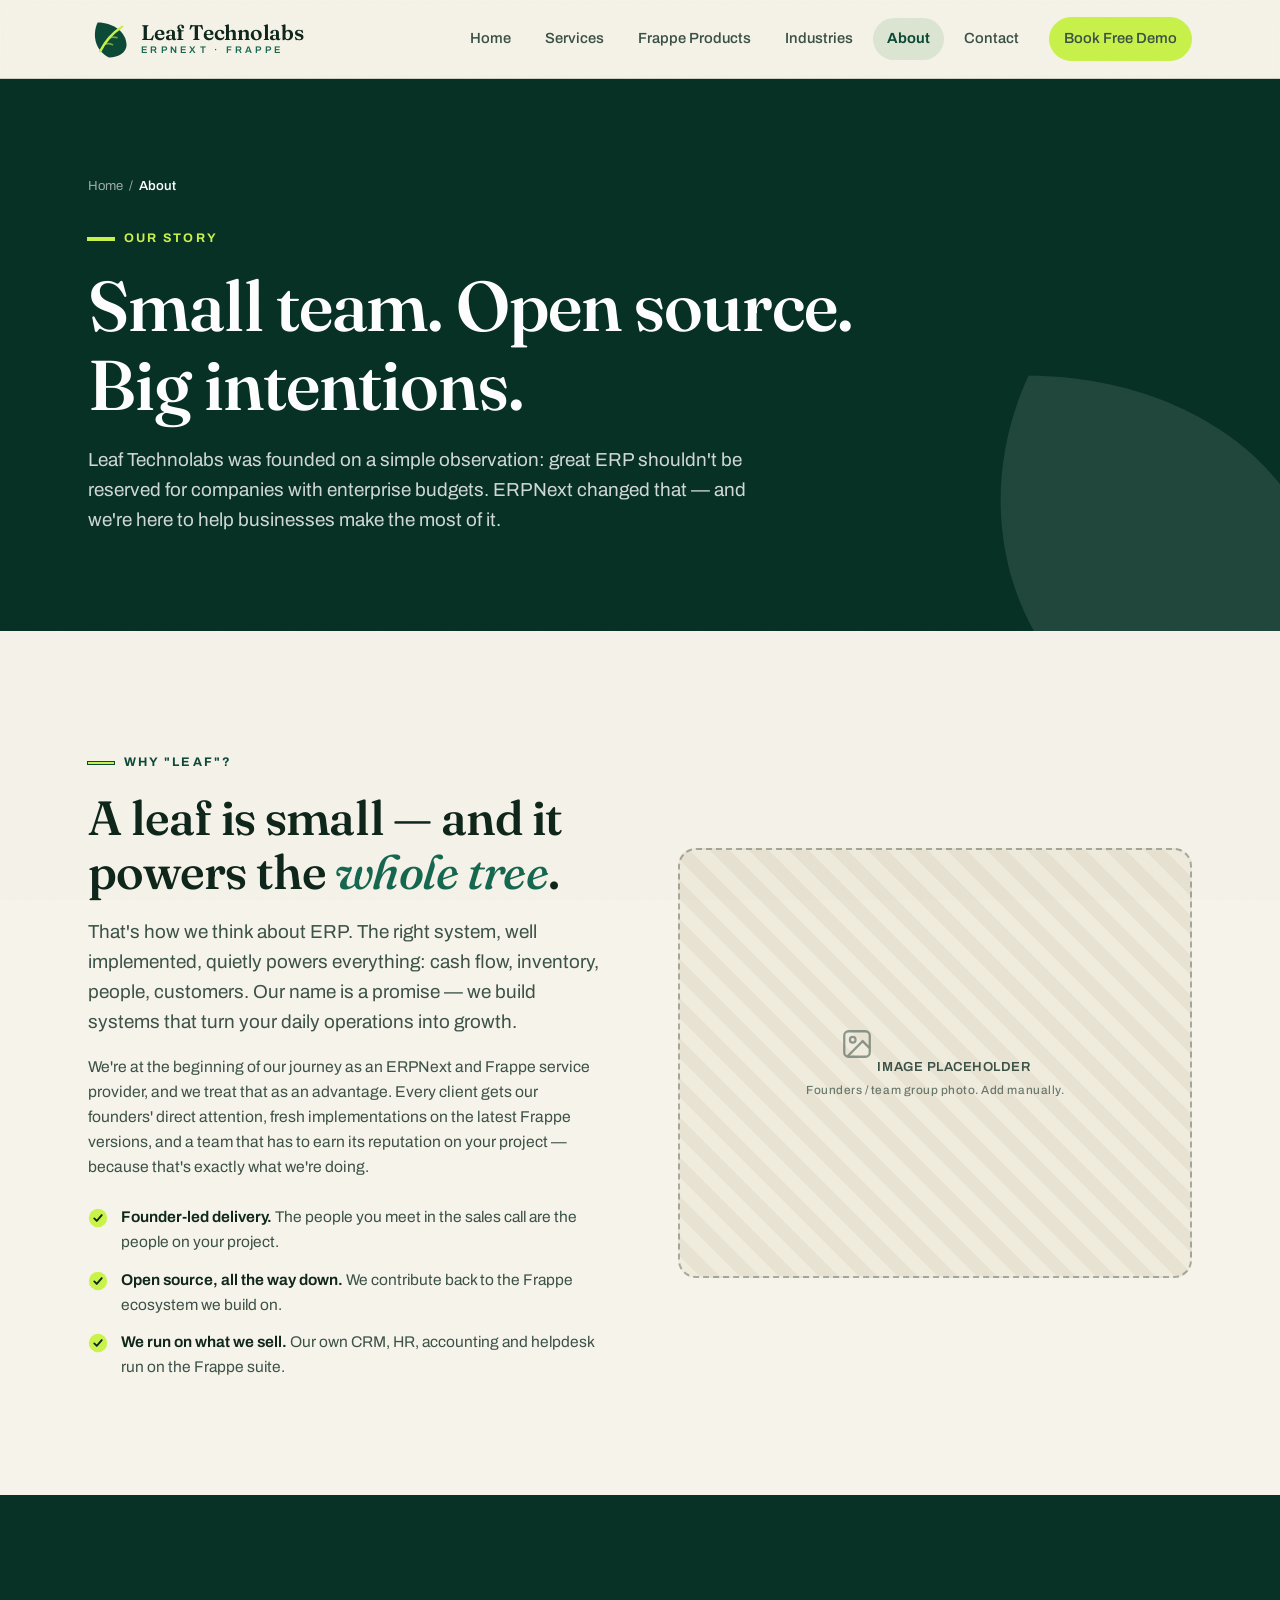
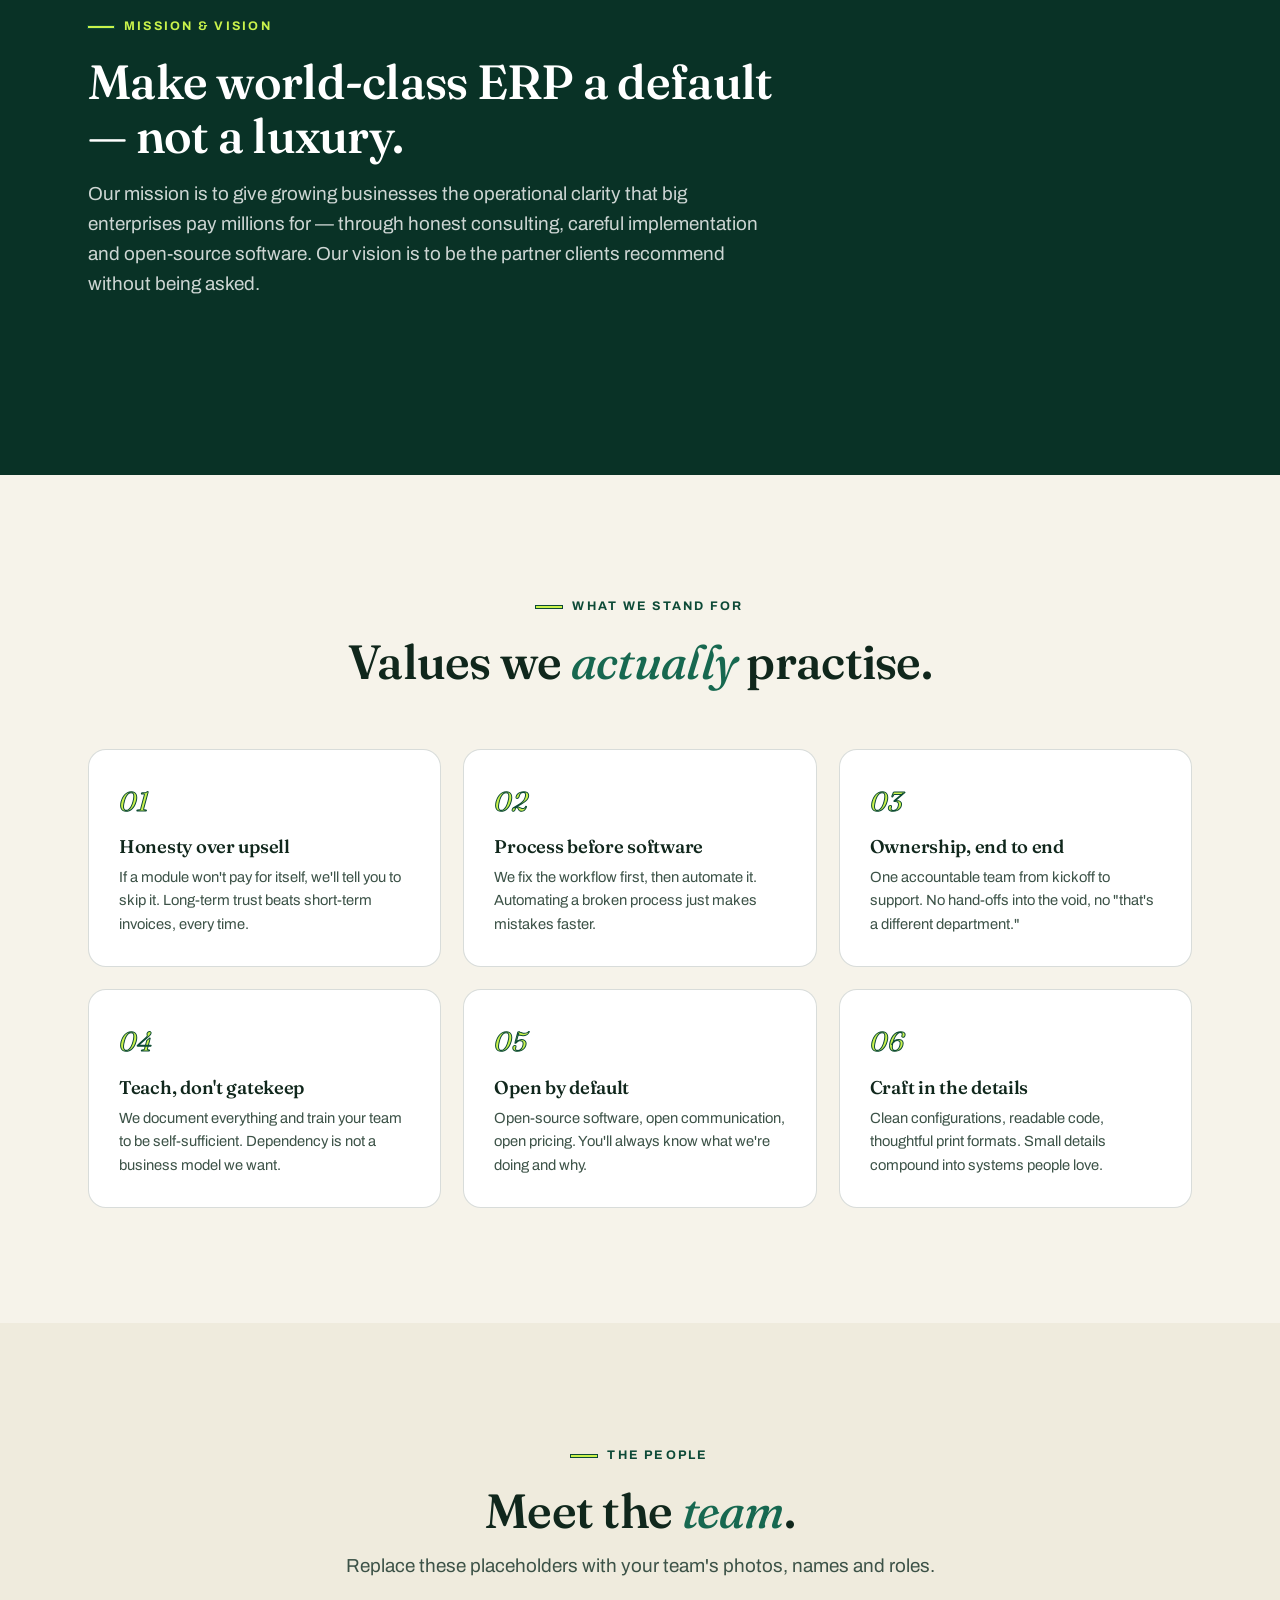
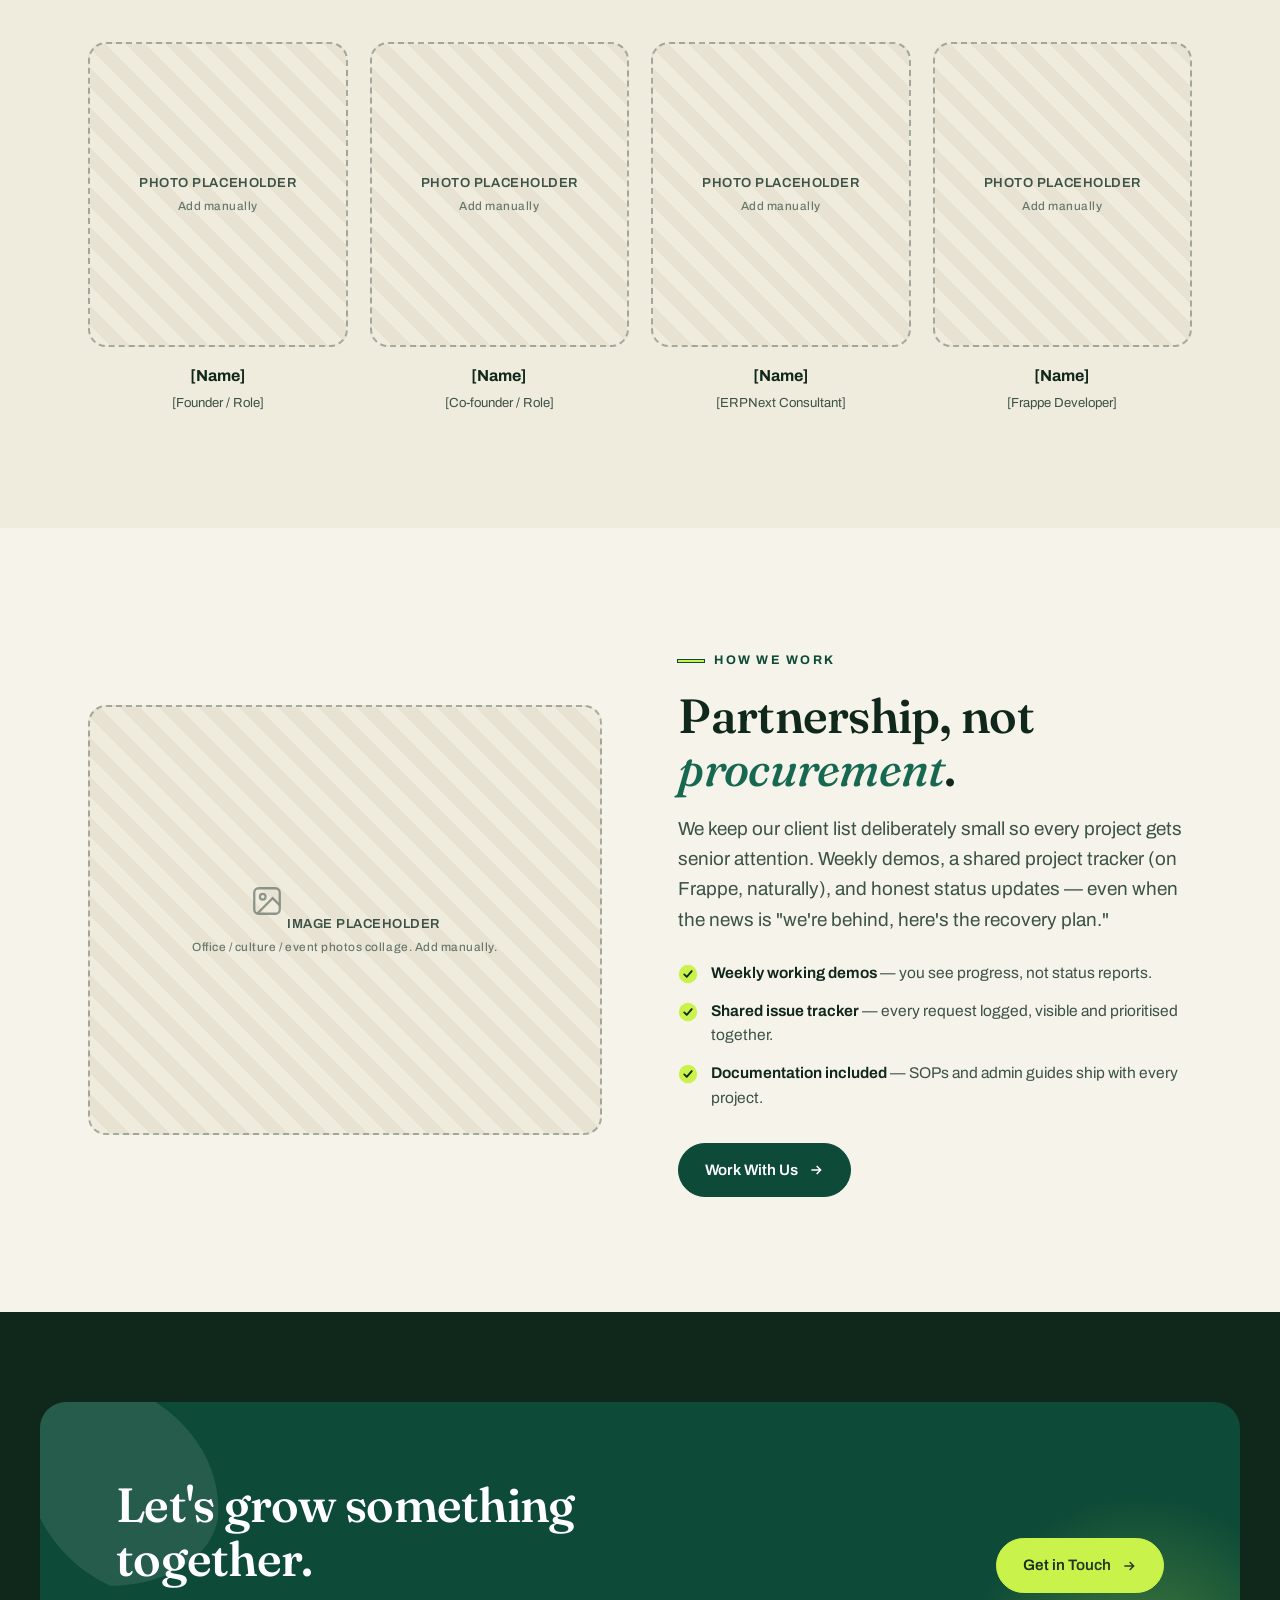
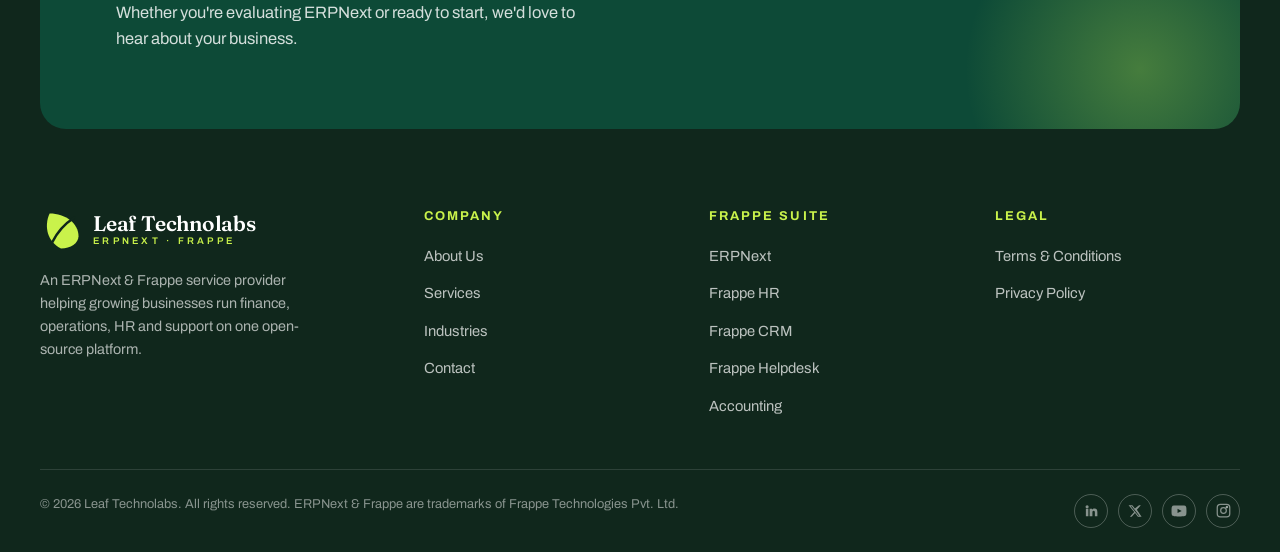
==== about.html @ 1f0fe982 "Initial commit: Leaf Technolabs site with expanded privacy policy & T&C Co-Authored-By: Claude Opus " ====
<!DOCTYPE html>
<html lang="en">
<head>
<meta charset="UTF-8">
<meta name="viewport" content="width=device-width, initial-scale=1.0">
<title>About Leaf Technolabs — ERPNext &amp; Frappe Service Provider</title>
<meta name="description" content="Leaf Technolabs is an ERPNext & Frappe service provider helping growing businesses run on open-source ERP. Our story, our values and the people behind the work.">
<link rel="preconnect" href="https://fonts.googleapis.com">
<link rel="preconnect" href="https://fonts.gstatic.com" crossorigin>
<link href="https://fonts.googleapis.com/css2?family=Fraunces:ital,opsz,wght@0,9..144,400..700;1,9..144,400..700&family=Archivo:ital,wght@0,400..800;1,400..800&display=swap" rel="stylesheet">
<link rel="stylesheet" href="assets/styles.css">
<link rel="icon" href="data:image/svg+xml,%3Csvg xmlns='http://www.w3.org/2000/svg' viewBox='0 0 48 48'%3E%3Cpath d='M24 45C9 38 4 20 11 5c18 0 33 11 33 26 0 8-9 14-20 14z' fill='%230D4A37'/%3E%3Cpath d='M14 38C19 28 28 17 39 10' stroke='%23C9F24B' stroke-width='3' fill='none' stroke-linecap='round'/%3E%3C/svg%3E">
</head>
<body>

<header class="site-header">
  <div class="wrap nav">
    <a href="index.html" class="logo" aria-label="Leaf Technolabs home">
      <svg width="42" height="42" viewBox="0 0 48 48" fill="none">
        <path d="M24 45C9 38 4 20 11 5c18 0 33 11 33 26 0 8-9 14-20 14z" fill="#0D4A37"/>
        <path d="M14 38C19 28 28 17 39 10" stroke="#C9F24B" stroke-width="3" stroke-linecap="round"/>
        <path d="M19 30c3-1 6-1 9 .5M24 23c3-1.5 6-1.5 9-.5" stroke="#C9F24B" stroke-width="2" stroke-linecap="round" opacity=".55"/>
      </svg>
      <span class="wordmark">Leaf Technolabs<small>ERPNext · Frappe</small></span>
    </a>
    <nav class="nav-links" aria-label="Primary">
      <a href="index.html">Home</a>
      <a href="services.html">Services</a>
      <a href="frappe-products.html">Frappe Products</a>
      <a href="industries.html">Industries</a>
      <a href="about.html" class="active">About</a>
      <a href="contact.html">Contact</a>
      <a href="contact.html" class="btn btn-lime nav-cta">Book Free Demo</a>
    </nav>
    <button class="nav-toggle" aria-label="Menu"><span></span><span></span><span></span></button>
  </div>
</header>

<section class="page-hero">
  <svg class="page-hero-leaf" viewBox="0 0 48 48"><path d="M24 45C9 38 4 20 11 5c18 0 33 11 33 26 0 8-9 14-20 14z" fill="#fff"/></svg>
  <div class="wrap">
    <span class="crumb"><a href="index.html">Home</a> &nbsp;/&nbsp; <b>About</b></span>
    <span class="eyebrow">Our story</span>
    <h1>Small team. Open source. Big intentions.</h1>
    <p class="lede">Leaf Technolabs was founded on a simple observation: great ERP shouldn't be reserved for companies with enterprise budgets. ERPNext changed that — and we're here to help businesses make the most of it.</p>
  </div>
</section>

<section>
  <div class="wrap split">
    <div class="reveal">
      <span class="eyebrow">Why "Leaf"?</span>
      <h2>A leaf is small — and it powers the <em class="tilt">whole tree</em>.</h2>
      <p class="lede">That's how we think about ERP. The right system, well implemented, quietly powers everything: cash flow, inventory, people, customers. Our name is a promise — we build systems that turn your daily operations into growth.</p>
      <p style="margin-top:16px;font-size:.98rem;">We're at the beginning of our journey as an ERPNext and Frappe service provider, and we treat that as an advantage. Every client gets our founders' direct attention, fresh implementations on the latest Frappe versions, and a team that has to earn its reputation on your project — because that's exactly what we're doing.</p>
      <ul class="checks">
        <li><svg width="20" height="20" viewBox="0 0 24 24" fill="none"><circle cx="12" cy="12" r="11" fill="#C9F24B"/><path d="M7.5 12.5l3 3 6-7" stroke="#10271C" stroke-width="2.2" stroke-linecap="round" stroke-linejoin="round"/></svg><span><b>Founder-led delivery.</b> The people you meet in the sales call are the people on your project.</span></li>
        <li><svg width="20" height="20" viewBox="0 0 24 24" fill="none"><circle cx="12" cy="12" r="11" fill="#C9F24B"/><path d="M7.5 12.5l3 3 6-7" stroke="#10271C" stroke-width="2.2" stroke-linecap="round" stroke-linejoin="round"/></svg><span><b>Open source, all the way down.</b> We contribute back to the Frappe ecosystem we build on.</span></li>
        <li><svg width="20" height="20" viewBox="0 0 24 24" fill="none"><circle cx="12" cy="12" r="11" fill="#C9F24B"/><path d="M7.5 12.5l3 3 6-7" stroke="#10271C" stroke-width="2.2" stroke-linecap="round" stroke-linejoin="round"/></svg><span><b>We run on what we sell.</b> Our own CRM, HR, accounting and helpdesk run on the Frappe suite.</span></li>
      </ul>
    </div>
    <div class="reveal d1">
      <div class="ph tall"><div class="ph-in">
        <svg width="34" height="34" viewBox="0 0 24 24" fill="none" stroke="currentColor" stroke-width="1.6"><rect x="3" y="3" width="18" height="18" rx="3"/><circle cx="9" cy="9" r="2"/><path d="M21 15l-5-5L5 21"/></svg>
        IMAGE PLACEHOLDER<u>Founders / team group photo. Add manually.</u>
      </div></div>
    </div>
  </div>
</section>

<section class="stats">
  <div class="wrap">
    <div class="sec-head reveal">
      <span class="eyebrow">Mission &amp; vision</span>
      <h2 style="color:#fff;max-width:22ch;">Make world-class ERP a default — not a luxury.</h2>
      <p class="lede" style="color:rgba(255,255,255,.8);margin-top:16px;">Our mission is to give growing businesses the operational clarity that big enterprises pay millions for — through honest consulting, careful implementation and open-source software. Our vision is to be the partner clients recommend without being asked.</p>
    </div>
  </div>
</section>

<section>
  <div class="wrap">
    <div class="sec-head center reveal">
      <span class="eyebrow">What we stand for</span>
      <h2>Values we <em class="tilt">actually</em> practise.</h2>
    </div>
    <div class="value-grid">
      <div class="value reveal"><span class="glyph">01</span><h3>Honesty over upsell</h3><p>If a module won't pay for itself, we'll tell you to skip it. Long-term trust beats short-term invoices, every time.</p></div>
      <div class="value reveal d1"><span class="glyph">02</span><h3>Process before software</h3><p>We fix the workflow first, then automate it. Automating a broken process just makes mistakes faster.</p></div>
      <div class="value reveal d2"><span class="glyph">03</span><h3>Ownership, end to end</h3><p>One accountable team from kickoff to support. No hand-offs into the void, no "that's a different department."</p></div>
      <div class="value reveal"><span class="glyph">04</span><h3>Teach, don't gatekeep</h3><p>We document everything and train your team to be self-sufficient. Dependency is not a business model we want.</p></div>
      <div class="value reveal d1"><span class="glyph">05</span><h3>Open by default</h3><p>Open-source software, open communication, open pricing. You'll always know what we're doing and why.</p></div>
      <div class="value reveal d2"><span class="glyph">06</span><h3>Craft in the details</h3><p>Clean configurations, readable code, thoughtful print formats. Small details compound into systems people love.</p></div>
    </div>
  </div>
</section>

<section class="band-alt">
  <div class="wrap">
    <div class="sec-head center reveal">
      <span class="eyebrow">The people</span>
      <h2>Meet the <em class="tilt">team</em>.</h2>
      <p class="lede">Replace these placeholders with your team's photos, names and roles.</p>
    </div>
    <div class="team-grid">
      <div class="member reveal">
        <div class="ph"><div class="ph-in">PHOTO PLACEHOLDER<u>Add manually</u></div></div>
        <b>[Name]</b><span>[Founder / Role]</span>
      </div>
      <div class="member reveal d1">
        <div class="ph"><div class="ph-in">PHOTO PLACEHOLDER<u>Add manually</u></div></div>
        <b>[Name]</b><span>[Co-founder / Role]</span>
      </div>
      <div class="member reveal d2">
        <div class="ph"><div class="ph-in">PHOTO PLACEHOLDER<u>Add manually</u></div></div>
        <b>[Name]</b><span>[ERPNext Consultant]</span>
      </div>
      <div class="member reveal d3">
        <div class="ph"><div class="ph-in">PHOTO PLACEHOLDER<u>Add manually</u></div></div>
        <b>[Name]</b><span>[Frappe Developer]</span>
      </div>
    </div>
  </div>
</section>

<section>
  <div class="wrap split">
    <div class="reveal">
      <div class="ph tall"><div class="ph-in">
        <svg width="34" height="34" viewBox="0 0 24 24" fill="none" stroke="currentColor" stroke-width="1.6"><rect x="3" y="3" width="18" height="18" rx="3"/><circle cx="9" cy="9" r="2"/><path d="M21 15l-5-5L5 21"/></svg>
        IMAGE PLACEHOLDER<u>Office / culture / event photos collage. Add manually.</u>
      </div></div>
    </div>
    <div class="reveal d1">
      <span class="eyebrow">How we work</span>
      <h2>Partnership, not <em class="tilt">procurement</em>.</h2>
      <p class="lede">We keep our client list deliberately small so every project gets senior attention. Weekly demos, a shared project tracker (on Frappe, naturally), and honest status updates — even when the news is "we're behind, here's the recovery plan."</p>
      <ul class="checks">
        <li><svg width="20" height="20" viewBox="0 0 24 24" fill="none"><circle cx="12" cy="12" r="11" fill="#C9F24B"/><path d="M7.5 12.5l3 3 6-7" stroke="#10271C" stroke-width="2.2" stroke-linecap="round" stroke-linejoin="round"/></svg><span><b>Weekly working demos</b> — you see progress, not status reports.</span></li>
        <li><svg width="20" height="20" viewBox="0 0 24 24" fill="none"><circle cx="12" cy="12" r="11" fill="#C9F24B"/><path d="M7.5 12.5l3 3 6-7" stroke="#10271C" stroke-width="2.2" stroke-linecap="round" stroke-linejoin="round"/></svg><span><b>Shared issue tracker</b> — every request logged, visible and prioritised together.</span></li>
        <li><svg width="20" height="20" viewBox="0 0 24 24" fill="none"><circle cx="12" cy="12" r="11" fill="#C9F24B"/><path d="M7.5 12.5l3 3 6-7" stroke="#10271C" stroke-width="2.2" stroke-linecap="round" stroke-linejoin="round"/></svg><span><b>Documentation included</b> — SOPs and admin guides ship with every project.</span></li>
      </ul>
      <div style="margin-top:32px;">
        <a href="contact.html" class="btn btn-solid">Work With Us
          <svg width="16" height="16" viewBox="0 0 24 24" fill="none" stroke="currentColor" stroke-width="2.2"><path d="M5 12h14M13 6l6 6-6 6"/></svg>
        </a>
      </div>
    </div>
  </div>
</section>

<footer class="site-footer">
  <div class="wrap footer-cta-wrap">
    <div class="cta-band reveal">
      <svg class="cta-leaf" viewBox="0 0 48 48"><path d="M24 45C9 38 4 20 11 5c18 0 33 11 33 26 0 8-9 14-20 14z" fill="#fff"/></svg>
      <div>
        <h2>Let's grow something together.</h2>
        <p>Whether you're evaluating ERPNext or ready to start, we'd love to hear about your business.</p>
      </div>
      <div class="actions">
        <a href="contact.html" class="btn btn-lime">Get in Touch
          <svg width="16" height="16" viewBox="0 0 24 24" fill="none" stroke="currentColor" stroke-width="2.2"><path d="M5 12h14M13 6l6 6-6 6"/></svg>
        </a>
      </div>
    </div>
  </div>

  <div class="wrap footer-main">
    <div>
      <a href="index.html" class="logo">
        <svg width="42" height="42" viewBox="0 0 48 48" fill="none">
          <path d="M24 45C9 38 4 20 11 5c18 0 33 11 33 26 0 8-9 14-20 14z" fill="#C9F24B"/>
          <path d="M14 38C19 28 28 17 39 10" stroke="#10271C" stroke-width="3" stroke-linecap="round"/>
        </svg>
        <span class="wordmark">Leaf Technolabs<small>ERPNext · Frappe</small></span>
      </a>
      <p class="about-blurb">An ERPNext &amp; Frappe service provider helping growing businesses run finance, operations, HR and support on one open-source platform.</p>
    </div>
    <div class="f-col">
      <h4>Company</h4>
      <ul>
        <li><a href="about.html">About Us</a></li>
        <li><a href="services.html">Services</a></li>
        <li><a href="industries.html">Industries</a></li>
        <li><a href="contact.html">Contact</a></li>
      </ul>
    </div>
    <div class="f-col">
      <h4>Frappe Suite</h4>
      <ul>
        <li><a href="frappe-products.html#erpnext">ERPNext</a></li>
        <li><a href="frappe-products.html#hr">Frappe HR</a></li>
        <li><a href="frappe-products.html#crm">Frappe CRM</a></li>
        <li><a href="frappe-products.html#helpdesk">Frappe Helpdesk</a></li>
        <li><a href="frappe-products.html#accounting">Accounting</a></li>
      </ul>
    </div>
    <div class="f-col">
      <h4>Legal</h4>
      <ul>
        <li><a href="tnc.html">Terms &amp; Conditions</a></li>
        <li><a href="privacy-policy.html">Privacy Policy</a></li>
      </ul>
    </div>
  </div>

  <div class="wrap footer-bottom">
    <span>© <span data-year></span> Leaf Technolabs. All rights reserved. ERPNext &amp; Frappe are trademarks of Frappe Technologies Pvt. Ltd.</span>
    <div class="socials">
      <a href="#" aria-label="LinkedIn"><svg width="15" height="15" viewBox="0 0 24 24" fill="currentColor"><path d="M4.98 3.5a2.5 2.5 0 11-.02 5 2.5 2.5 0 01.02-5zM3 9h4v12H3zM9 9h3.8v1.7h.05c.53-1 1.83-2.05 3.77-2.05 4.03 0 4.78 2.65 4.78 6.1V21h-4v-5.5c0-1.3-.02-3-1.83-3-1.84 0-2.12 1.43-2.12 2.9V21H9z"/></svg></a>
      <a href="#" aria-label="X / Twitter"><svg width="14" height="14" viewBox="0 0 24 24" fill="currentColor"><path d="M18.9 2H22l-6.8 7.8L23.3 22h-6.3l-4.9-6.4L6.4 22H3.3l7.3-8.3L1 2h6.4l4.4 5.9zm-1.1 18h1.7L6.5 3.9H4.6z"/></svg></a>
      <a href="#" aria-label="YouTube"><svg width="16" height="16" viewBox="0 0 24 24" fill="currentColor"><path d="M23 7.2s-.2-1.6-.9-2.3c-.9-.9-1.9-.9-2.4-1C16.4 3.6 12 3.6 12 3.6s-4.4 0-7.7.3c-.5.1-1.5.1-2.4 1-.7.7-.9 2.3-.9 2.3S.8 9.1.8 11v1.8c0 1.9.2 3.8.2 3.8s.2 1.6.9 2.3c.9.9 2.1.9 2.6 1 1.9.2 7.5.3 7.5.3s4.4 0 7.7-.3c.5-.1 1.5-.1 2.4-1 .7-.7.9-2.3.9-2.3s.2-1.9.2-3.8V11c0-1.9-.2-3.8-.2-3.8zM9.8 15.1V8.6l6.3 3.3z"/></svg></a>
      <a href="#" aria-label="Instagram"><svg width="15" height="15" viewBox="0 0 24 24" fill="none" stroke="currentColor" stroke-width="2"><rect x="2" y="2" width="20" height="20" rx="5"/><circle cx="12" cy="12" r="4.5"/><circle cx="17.5" cy="6.5" r="1" fill="currentColor"/></svg></a>
    </div>
  </div>
</footer>

<script src="assets/script.js"></script>
</body>
</html>
---- assets/styles.css ----
/* ============================================================
   LEAF TECHNOLABS — Brand stylesheet
   Aesthetic: organic precision. Deep forest green, warm paper,
   sharp lime accent. Fraunces (display) + Archivo (body).
   ============================================================ */

:root{
  --paper:        #F6F3EA;
  --paper-2:      #EFEBDD;
  --ink:          #10271C;
  --ink-soft:     #3C5247;
  --green:        #0D4A37;
  --green-deep:   #093226;
  --green-2:      #176850;
  --lime:         #C9F24B;
  --lime-soft:    #E4F8A6;
  --sage:         #DCE6D2;
  --line:         rgba(16,39,28,.16);
  --line-strong:  rgba(16,39,28,.32);
  --shadow:       0 18px 50px -18px rgba(9,50,38,.28);
  --radius:       18px;
  --radius-sm:    10px;
  --font-display: "Fraunces", Georgia, serif;
  --font-body:    "Archivo", "Helvetica Neue", sans-serif;
  --maxw:         1200px;
}

*{margin:0;padding:0;box-sizing:border-box;}
html{scroll-behavior:smooth;}
body{
  font-family:var(--font-body);
  background:var(--paper);
  color:var(--ink);
  line-height:1.6;
  font-size:16.5px;
  -webkit-font-smoothing:antialiased;
  overflow-x:hidden;
}

/* paper grain */
body::before{
  content:"";position:fixed;inset:0;pointer-events:none;z-index:9999;opacity:.5;
  background-image:url("data:image/svg+xml,%3Csvg xmlns='http://www.w3.org/2000/svg' width='160' height='160'%3E%3Cfilter id='n'%3E%3CfeTurbulence type='fractalNoise' baseFrequency='0.9' numOctaves='2'/%3E%3CfeColorMatrix values='0 0 0 0 0 0 0 0 0 0 0 0 0 0 0 0 0 0 0.025 0'/%3E%3C/filter%3E%3Crect width='160' height='160' filter='url(%23n)'/%3E%3C/svg%3E");
}

::selection{background:var(--lime);color:var(--ink);}

h1,h2,h3,h4{font-family:var(--font-display);font-weight:560;line-height:1.12;letter-spacing:-.015em;}
h1{font-size:clamp(2.6rem,5.6vw,4.4rem);}
h2{font-size:clamp(2rem,3.8vw,3rem);}
h3{font-size:clamp(1.25rem,2vw,1.55rem);}
p{color:var(--ink-soft);}
a{color:inherit;text-decoration:none;}
img{max-width:100%;display:block;}
ul{list-style:none;}

.wrap{max-width:var(--maxw);margin:0 auto;padding:0 clamp(20px,4vw,48px);}
section{padding:clamp(64px,9vw,120px) 0;position:relative;}

.eyebrow{
  display:inline-flex;align-items:center;gap:10px;
  font-size:.78rem;font-weight:700;letter-spacing:.18em;text-transform:uppercase;
  color:var(--green);margin-bottom:18px;
}
.eyebrow::before{content:"";width:26px;height:2px;background:var(--lime);box-shadow:0 0 0 1px var(--green);}
.lede{font-size:clamp(1.02rem,1.5vw,1.18rem);max-width:62ch;}
.sec-head{margin-bottom:clamp(36px,5vw,60px);}
.sec-head.center{text-align:center;}
.sec-head.center .lede{margin:14px auto 0;}
.sec-head.center .eyebrow{justify-content:center;}

em.tilt{font-style:italic;font-weight:480;color:var(--green-2);}
.hl{background:linear-gradient(transparent 62%, var(--lime) 62%, var(--lime) 92%, transparent 92%);}

/* ---------- buttons ---------- */
.btn{
  display:inline-flex;align-items:center;gap:10px;
  font-family:var(--font-body);font-weight:600;font-size:.95rem;
  padding:14px 26px;border-radius:999px;border:1.5px solid var(--ink);
  cursor:pointer;transition:.25s ease;white-space:nowrap;
}
.btn svg{transition:transform .25s ease;}
.btn:hover svg{transform:translateX(4px);}
.btn-solid{background:var(--green);border-color:var(--green);color:#fff;}
.btn-solid:hover{background:var(--green-deep);box-shadow:var(--shadow);transform:translateY(-2px);}
.btn-lime{background:var(--lime);border-color:var(--lime);color:var(--ink);}
.btn-lime:hover{box-shadow:0 14px 34px -10px rgba(201,242,75,.6);transform:translateY(-2px);}
.btn-ghost{background:transparent;color:var(--ink);}
.btn-ghost:hover{background:var(--ink);color:var(--paper);}
.btn-ghost.on-dark{border-color:rgba(255,255,255,.5);color:#fff;}
.btn-ghost.on-dark:hover{background:#fff;color:var(--ink);}

/* ---------- header ---------- */
.site-header{
  position:sticky;top:0;z-index:200;
  background:rgba(246,243,234,.82);
  backdrop-filter:blur(14px);-webkit-backdrop-filter:blur(14px);
  border-bottom:1px solid var(--line);
}
.nav{display:flex;align-items:center;justify-content:space-between;height:78px;}
.logo{display:flex;align-items:center;gap:11px;}
.logo svg{flex:none;}
.logo .wordmark{font-family:var(--font-display);font-weight:600;font-size:1.32rem;letter-spacing:-.01em;line-height:1;}
.logo .wordmark small{display:block;font-family:var(--font-body);font-weight:600;font-size:.6rem;letter-spacing:.34em;text-transform:uppercase;color:var(--green-2);margin-top:3px;}
.nav-links{display:flex;align-items:center;gap:6px;}
.nav-links a{
  font-size:.92rem;font-weight:540;padding:9px 14px;border-radius:999px;
  color:var(--ink-soft);transition:.2s;
}
.nav-links a:hover{color:var(--ink);background:rgba(16,39,28,.06);}
.nav-links a.active{color:var(--green);font-weight:650;background:var(--sage);}
.nav-cta{margin-left:10px;padding:11px 22px;font-size:.88rem;}
.nav-toggle{display:none;background:none;border:none;cursor:pointer;padding:8px;}
.nav-toggle span{display:block;width:24px;height:2px;background:var(--ink);margin:5px 0;transition:.3s;}

/* ---------- hero ---------- */
.hero{
  padding:clamp(64px,9vw,110px) 0 clamp(70px,9vw,110px);
  position:relative;overflow:hidden;
}
.hero-grid{display:grid;grid-template-columns:1.08fr .92fr;gap:clamp(36px,5vw,72px);align-items:center;}
.hero h1 .leafword{position:relative;white-space:nowrap;}
.hero h1 .leafword::after{
  content:"";position:absolute;left:0;right:0;bottom:.06em;height:.28em;
  background:var(--lime);z-index:-1;border-radius:3px;
}
.hero .lede{margin:24px 0 34px;}
.hero-actions{display:flex;gap:14px;flex-wrap:wrap;}
.hero-trust{margin-top:42px;display:flex;gap:30px;flex-wrap:wrap;}
.hero-trust .t{font-size:.85rem;color:var(--ink-soft);display:flex;gap:9px;align-items:center;}
.hero-trust .t svg{flex:none;}

.hero-visual{position:relative;}
.hero-card{
  background:var(--green-deep);border-radius:26px;padding:10px;
  box-shadow:var(--shadow);transform:rotate(1.4deg);
}
.hero-card .ph{border-radius:18px;}
.hero-chip{
  position:absolute;background:#fff;border:1px solid var(--line);
  border-radius:14px;padding:13px 17px;box-shadow:var(--shadow);
  display:flex;gap:11px;align-items:center;font-size:.84rem;font-weight:600;
}
.hero-chip .dot{width:34px;height:34px;border-radius:10px;background:var(--lime);display:grid;place-items:center;flex:none;}
.hero-chip.c1{top:-18px;left:-26px;transform:rotate(-2.5deg);animation:float 5.5s ease-in-out infinite;}
.hero-chip.c2{bottom:-20px;right:-14px;transform:rotate(2deg);animation:float 6.5s ease-in-out .8s infinite;}
.hero-chip small{display:block;font-weight:480;color:var(--ink-soft);}
@keyframes float{0%,100%{translate:0 0;}50%{translate:0 -9px;}}

/* decorative big leaf vein in hero bg */
.hero-bg{position:absolute;right:-140px;top:-120px;width:560px;opacity:.08;pointer-events:none;}

/* ---------- marquee ---------- */
.marquee{
  background:var(--ink);color:var(--paper);overflow:hidden;
  padding:15px 0;border-top:1px solid var(--ink);border-bottom:1px solid var(--ink);
}
.marquee-track{display:flex;gap:48px;width:max-content;animation:scroll 34s linear infinite;}
.marquee-track span{font-family:var(--font-display);font-size:1rem;font-style:italic;display:flex;align-items:center;gap:48px;white-space:nowrap;}
.marquee-track span::after{content:"✺";color:var(--lime);font-style:normal;font-size:.85rem;}
@keyframes scroll{to{transform:translateX(-50%);}}

/* ---------- image placeholder ---------- */
.ph{
  position:relative;background:repeating-linear-gradient(45deg,var(--paper-2) 0 14px,#E7E2D2 14px 28px);
  border:2px dashed var(--line-strong);border-radius:var(--radius);
  display:grid;place-items:center;text-align:center;color:var(--ink-soft);
  min-height:200px;overflow:hidden;
}
.ph .ph-in{padding:24px;font-size:.82rem;font-weight:600;letter-spacing:.04em;}
.ph .ph-in svg{margin:0 auto 10px;opacity:.55;}
.ph .ph-in u{display:block;text-decoration:none;font-weight:480;font-size:.74rem;margin-top:4px;opacity:.75;}
.ph.tall{min-height:430px;}
.ph.short{min-height:150px;}
.ph.round{border-radius:50%;aspect-ratio:1;min-height:0;}

/* ---------- stats ---------- */
.stats{background:var(--green-deep);color:#fff;border-radius:0;}
.stats .eyebrow{color:var(--lime);}
.stats-grid{display:grid;grid-template-columns:repeat(4,1fr);gap:2px;background:rgba(255,255,255,.14);border-radius:var(--radius);overflow:hidden;}
.stat{background:var(--green-deep);padding:38px 30px;}
.stat b{font-family:var(--font-display);font-size:clamp(2.2rem,4vw,3.2rem);font-weight:560;color:var(--lime);display:block;line-height:1;}
.stat span{font-size:.88rem;color:rgba(255,255,255,.78);display:block;margin-top:10px;}

/* ---------- cards ---------- */
.grid{display:grid;gap:22px;}
.grid.c2{grid-template-columns:repeat(2,1fr);}
.grid.c3{grid-template-columns:repeat(3,1fr);}
.grid.c4{grid-template-columns:repeat(4,1fr);}

.card{
  background:#fff;border:1px solid var(--line);border-radius:var(--radius);
  padding:30px;transition:.3s ease;position:relative;overflow:hidden;
}
.card:hover{transform:translateY(-6px);box-shadow:var(--shadow);border-color:var(--green);}
.card .ic{
  width:52px;height:52px;border-radius:14px;background:var(--sage);
  display:grid;place-items:center;margin-bottom:20px;transition:.3s;
}
.card:hover .ic{background:var(--lime);rotate:-6deg;}
.card h3{margin-bottom:10px;}
.card p{font-size:.94rem;}
.card .more{
  display:inline-flex;align-items:center;gap:7px;margin-top:16px;
  font-size:.86rem;font-weight:650;color:var(--green);
}
.card .more svg{transition:.25s;}
.card:hover .more svg{transform:translateX(4px);}
.card .num{
  position:absolute;top:18px;right:22px;font-family:var(--font-display);
  font-style:italic;font-size:1.05rem;color:var(--line-strong);
}

/* product cards */
.pcard{background:#fff;border:1px solid var(--line);border-radius:var(--radius);overflow:hidden;transition:.3s;display:flex;flex-direction:column;}
.pcard:hover{transform:translateY(-6px);box-shadow:var(--shadow);}
.pcard .ph{border-radius:0;border:none;border-bottom:2px dashed var(--line-strong);min-height:185px;}
.pcard-body{padding:26px;flex:1;display:flex;flex-direction:column;}
.pcard-body .tag{
  align-self:flex-start;font-size:.68rem;font-weight:700;letter-spacing:.14em;text-transform:uppercase;
  background:var(--sage);color:var(--green);padding:5px 11px;border-radius:999px;margin-bottom:13px;
}
.pcard-body h3{font-size:1.3rem;}
.pcard-body p{font-size:.92rem;margin-top:9px;flex:1;}
.pcard-body ul{margin-top:14px;display:flex;flex-wrap:wrap;gap:7px;}
.pcard-body ul li{font-size:.74rem;font-weight:600;border:1px solid var(--line);padding:4px 10px;border-radius:999px;color:var(--ink-soft);}

/* ---------- split sections ---------- */
.split{display:grid;grid-template-columns:1fr 1fr;gap:clamp(36px,6vw,80px);align-items:center;}
.split .lede{margin-top:18px;}
.checks{margin-top:26px;display:grid;gap:13px;}
.checks li{display:flex;gap:13px;align-items:flex-start;font-size:.97rem;color:var(--ink-soft);}
.checks li svg{flex:none;margin-top:3px;}
.checks li b{color:var(--ink);font-weight:640;}

/* ---------- process ---------- */
.process{counter-reset:step;}
.steps{display:grid;grid-template-columns:repeat(3,1fr);gap:22px;}
.step{
  counter-increment:step;background:#fff;border:1px solid var(--line);
  border-radius:var(--radius);padding:30px;position:relative;transition:.3s;
}
.step:hover{border-color:var(--green);transform:translateY(-5px);box-shadow:var(--shadow);}
.step::before{
  content:"0" counter(step);font-family:var(--font-display);font-style:italic;
  font-size:2.6rem;color:transparent;-webkit-text-stroke:1.3px var(--green);
  display:block;line-height:1;margin-bottom:18px;
}
.step h3{font-size:1.18rem;margin-bottom:8px;}
.step p{font-size:.92rem;}

/* ---------- industries strip ---------- */
.ind-grid{display:grid;grid-template-columns:repeat(4,1fr);gap:18px;}
.ind{
  background:#fff;border:1px solid var(--line);border-radius:var(--radius);
  padding:26px 22px;text-align:center;transition:.3s;
}
.ind:hover{background:var(--green);color:#fff;transform:translateY(-5px);}
.ind:hover p{color:rgba(255,255,255,.8);}
.ind:hover .ic{background:var(--lime);}
.ind .ic{width:50px;height:50px;border-radius:50%;background:var(--sage);display:grid;place-items:center;margin:0 auto 16px;transition:.3s;}
.ind h3{font-size:1.06rem;font-family:var(--font-body);font-weight:650;letter-spacing:0;}
.ind p{font-size:.82rem;margin-top:7px;}

/* ---------- testimonials ---------- */
.testi-grid{display:grid;grid-template-columns:repeat(3,1fr);gap:22px;}
.testi{
  background:#fff;border:1px solid var(--line);border-radius:var(--radius);
  padding:30px;display:flex;flex-direction:column;gap:20px;transition:.3s;
}
.testi:hover{transform:translateY(-5px);box-shadow:var(--shadow);}
.testi .stars{color:var(--green);letter-spacing:3px;font-size:.95rem;}
.testi blockquote{
  font-family:var(--font-display);font-style:italic;font-size:1.04rem;line-height:1.5;
  color:var(--ink);flex:1;border:none;
}
.testi .who{display:flex;gap:13px;align-items:center;}
.testi .who .ph.round{width:48px;min-height:0;height:48px;flex:none;border-width:1.5px;}
.testi .who .ph.round .ph-in{padding:0;font-size:.55rem;}
.testi .who b{display:block;font-size:.92rem;}
.testi .who span{font-size:.8rem;color:var(--ink-soft);}
.testi.wide{grid-column:span 1;}

/* ---------- FAQ ---------- */
.faq{max-width:820px;margin:0 auto;}
.faq-item{border-bottom:1px solid var(--line);}
.faq-item summary{
  cursor:pointer;list-style:none;display:flex;justify-content:space-between;gap:20px;
  align-items:center;padding:24px 4px;font-weight:640;font-size:1.04rem;transition:.2s;
}
.faq-item summary:hover{color:var(--green);}
.faq-item summary::-webkit-details-marker{display:none;}
.faq-item summary .pm{
  flex:none;width:30px;height:30px;border-radius:50%;border:1.5px solid var(--line-strong);
  display:grid;place-items:center;font-weight:480;font-size:1.15rem;transition:.3s;color:var(--green);
}
.faq-item[open] summary .pm{background:var(--lime);border-color:var(--lime);rotate:45deg;color:var(--ink);}
.faq-item .faq-a{padding:0 44px 24px 4px;font-size:.95rem;color:var(--ink-soft);}

/* ---------- CTA band ---------- */
.cta-band{
  background:var(--green);color:#fff;border-radius:26px;
  padding:clamp(44px,6vw,76px);position:relative;overflow:hidden;
  display:grid;grid-template-columns:1.3fr .7fr;gap:40px;align-items:center;
}
.cta-band h2{color:#fff;}
.cta-band p{color:rgba(255,255,255,.82);margin-top:14px;max-width:54ch;}
.cta-band .actions{display:flex;gap:14px;flex-wrap:wrap;justify-content:flex-end;}
.cta-band::after{
  content:"";position:absolute;right:-90px;bottom:-130px;width:380px;height:380px;
  background:radial-gradient(circle,var(--lime) 0%,transparent 65%);opacity:.3;
}
.cta-leaf{position:absolute;left:-60px;top:-60px;opacity:.1;width:260px;}

/* ---------- page hero (inner pages) ---------- */
.page-hero{
  background:var(--green-deep);color:#fff;
  padding:clamp(60px,8vw,96px) 0;position:relative;overflow:hidden;
}
.page-hero .eyebrow{color:var(--lime);}
.page-hero .eyebrow::before{box-shadow:0 0 0 1px var(--lime);}
.page-hero h1{max-width:18ch;}
.page-hero .lede{color:rgba(255,255,255,.82);margin-top:20px;}
.page-hero .crumb{font-size:.82rem;color:rgba(255,255,255,.6);margin-bottom:26px;display:block;}
.page-hero .crumb a:hover{color:var(--lime);}
.page-hero .crumb b{color:#fff;font-weight:560;}
.page-hero-leaf{position:absolute;right:-80px;bottom:-130px;width:430px;opacity:.1;pointer-events:none;}

/* ---------- service detail rows ---------- */
.srv-row{
  display:grid;grid-template-columns:1fr 1fr;gap:clamp(34px,5vw,70px);
  align-items:center;padding:clamp(44px,6vw,70px) 0;border-bottom:1px solid var(--line);
}
.srv-row:last-child{border-bottom:none;}
.srv-row:nth-child(even) .srv-media{order:2;}
.srv-row .kicker{
  font-family:var(--font-display);font-style:italic;font-size:1rem;color:var(--green-2);
  display:block;margin-bottom:10px;
}
.srv-row h2{font-size:clamp(1.6rem,2.6vw,2.2rem);}
.srv-row p.body{margin-top:14px;font-size:.99rem;}
.srv-tags{display:flex;flex-wrap:wrap;gap:8px;margin-top:20px;}
.srv-tags span{font-size:.76rem;font-weight:650;background:var(--sage);color:var(--green);padding:6px 13px;border-radius:999px;}

/* ---------- values / about ---------- */
.value-grid{display:grid;grid-template-columns:repeat(3,1fr);gap:22px;}
.value{
  border:1px solid var(--line);border-radius:var(--radius);padding:30px;
  background:#fff;transition:.3s;
}
.value:hover{border-color:var(--green);transform:translateY(-4px);}
.value .glyph{font-family:var(--font-display);font-style:italic;font-size:1.7rem;color:var(--lime);-webkit-text-stroke:1px var(--green);margin-bottom:14px;display:block;}
.value h3{font-size:1.15rem;margin-bottom:8px;}
.value p{font-size:.92rem;}

.team-grid{display:grid;grid-template-columns:repeat(4,1fr);gap:22px;}
.member{text-align:center;}
.member .ph{aspect-ratio:.85;min-height:0;margin-bottom:16px;}
.member b{font-size:1rem;}
.member span{display:block;font-size:.82rem;color:var(--ink-soft);margin-top:3px;}

/* ---------- contact ---------- */
.contact-grid{display:grid;grid-template-columns:.9fr 1.1fr;gap:clamp(34px,5vw,64px);align-items:start;}
.c-info{display:grid;gap:16px;}
.c-tile{
  background:#fff;border:1px solid var(--line);border-radius:var(--radius);
  padding:24px;display:flex;gap:17px;align-items:flex-start;transition:.3s;
}
.c-tile:hover{border-color:var(--green);transform:translateX(5px);}
.c-tile .ic{width:46px;height:46px;border-radius:12px;background:var(--sage);display:grid;place-items:center;flex:none;}
.c-tile b{display:block;font-size:.95rem;margin-bottom:3px;}
.c-tile span{font-size:.9rem;color:var(--ink-soft);}
.c-tile span u{text-decoration:none;background:var(--lime-soft);padding:1px 7px;border-radius:5px;font-weight:600;}

.form-card{
  background:#fff;border:1px solid var(--line);border-radius:22px;
  padding:clamp(28px,4vw,44px);box-shadow:var(--shadow);
}
.form-card h3{margin-bottom:6px;}
.form-card .sub{font-size:.9rem;margin-bottom:26px;}
.f-grid{display:grid;grid-template-columns:1fr 1fr;gap:18px;}
.f-field{display:flex;flex-direction:column;gap:7px;}
.f-field.full{grid-column:1/-1;}
.f-field label{font-size:.8rem;font-weight:700;letter-spacing:.06em;text-transform:uppercase;color:var(--ink-soft);}
.f-field input,.f-field select,.f-field textarea{
  font-family:var(--font-body);font-size:.95rem;color:var(--ink);
  background:var(--paper);border:1.5px solid var(--line);border-radius:var(--radius-sm);
  padding:13px 15px;transition:.2s;outline:none;width:100%;
}
.f-field input:focus,.f-field select:focus,.f-field textarea:focus{
  border-color:var(--green);box-shadow:0 0 0 3px var(--lime-soft);background:#fff;
}
.f-field textarea{resize:vertical;min-height:120px;}
.form-note{font-size:.78rem;color:var(--ink-soft);margin-top:14px;}

/* ---------- footer ---------- */
.site-footer{background:var(--ink);color:rgba(255,255,255,.78);margin-top:0;}
.footer-cta-wrap{padding:clamp(56px,8vw,90px) 0 0;}
.footer-main{
  display:grid;grid-template-columns:1.4fr 1fr 1fr 1fr;gap:40px;
  padding:clamp(50px,7vw,80px) 0 50px;
}
.footer-main .logo .wordmark{color:#fff;}
.footer-main .logo .wordmark small{color:var(--lime);}
.footer-main .about-blurb{font-size:.9rem;margin-top:18px;max-width:34ch;color:rgba(255,255,255,.65);}
.f-col h4{font-family:var(--font-body);font-size:.8rem;font-weight:700;letter-spacing:.16em;text-transform:uppercase;color:var(--lime);margin-bottom:20px;}
.f-col ul{display:grid;gap:11px;}
.f-col a{font-size:.92rem;color:rgba(255,255,255,.72);transition:.2s;}
.f-col a:hover{color:var(--lime);padding-left:4px;}
.f-col .ph-line{font-size:.88rem;color:rgba(255,255,255,.72);}
.f-col .ph-line u{text-decoration:none;background:rgba(201,242,75,.18);color:var(--lime);padding:1px 7px;border-radius:5px;font-weight:600;}
.footer-bottom{
  border-top:1px solid rgba(255,255,255,.12);padding:24px 0;
  display:flex;justify-content:space-between;gap:16px;flex-wrap:wrap;
  font-size:.8rem;color:rgba(255,255,255,.5);
}
.footer-bottom .socials{display:flex;gap:10px;}
.footer-bottom .socials a{
  width:34px;height:34px;border-radius:50%;border:1px solid rgba(255,255,255,.25);
  display:grid;place-items:center;transition:.25s;
}
.footer-bottom .socials a:hover{background:var(--lime);border-color:var(--lime);color:var(--ink);}

/* ---------- reveal animations ---------- */
.reveal{opacity:0;transform:translateY(26px);transition:opacity .7s ease,transform .7s ease;}
.reveal.in{opacity:1;transform:none;}
.reveal.d1{transition-delay:.08s;}.reveal.d2{transition-delay:.16s;}
.reveal.d3{transition-delay:.24s;}.reveal.d4{transition-delay:.32s;}

/* ---------- misc ---------- */
.band-alt{background:var(--paper-2);}
.divider-leaf{display:flex;justify-content:center;padding:0;color:var(--green);opacity:.5;}

/* ---------- responsive ---------- */
@media (max-width:1020px){
  .grid.c4,.ind-grid,.team-grid{grid-template-columns:repeat(2,1fr);}
  .grid.c3,.steps,.testi-grid,.value-grid{grid-template-columns:repeat(2,1fr);}
  .stats-grid{grid-template-columns:repeat(2,1fr);}
  .footer-main{grid-template-columns:1fr 1fr;}
}
@media (max-width:860px){
  .hero-grid,.split,.srv-row,.contact-grid,.cta-band{grid-template-columns:1fr;}
  .srv-row:nth-child(even) .srv-media{order:0;}
  .cta-band .actions{justify-content:flex-start;}
  .hero-visual{max-width:520px;}
  .nav-links{
    position:fixed;inset:78px 0 auto 0;background:var(--paper);
    flex-direction:column;align-items:stretch;padding:22px;gap:8px;
    border-bottom:1px solid var(--line);box-shadow:var(--shadow);
    transform:translateY(-130%);transition:.35s ease;z-index:150;
  }
  .nav-links.open{transform:none;}
  .nav-links a{padding:13px 16px;font-size:1rem;}
  .nav-cta{margin:8px 0 0;}
  .nav-toggle{display:block;}
  .nav-toggle.open span:nth-child(1){transform:translateY(7px) rotate(45deg);}
  .nav-toggle.open span:nth-child(2){opacity:0;}
  .nav-toggle.open span:nth-child(3){transform:translateY(-7px) rotate(-45deg);}
}
@media (max-width:580px){
  .grid.c2,.grid.c3,.grid.c4,.steps,.testi-grid,.value-grid,.ind-grid,.team-grid,.f-grid{grid-template-columns:1fr;}
  .stats-grid{grid-template-columns:1fr 1fr;}
  .footer-main{grid-template-columns:1fr;}
  .hero-chip.c1{left:-6px;}
  .hero-chip.c2{right:-6px;}
}
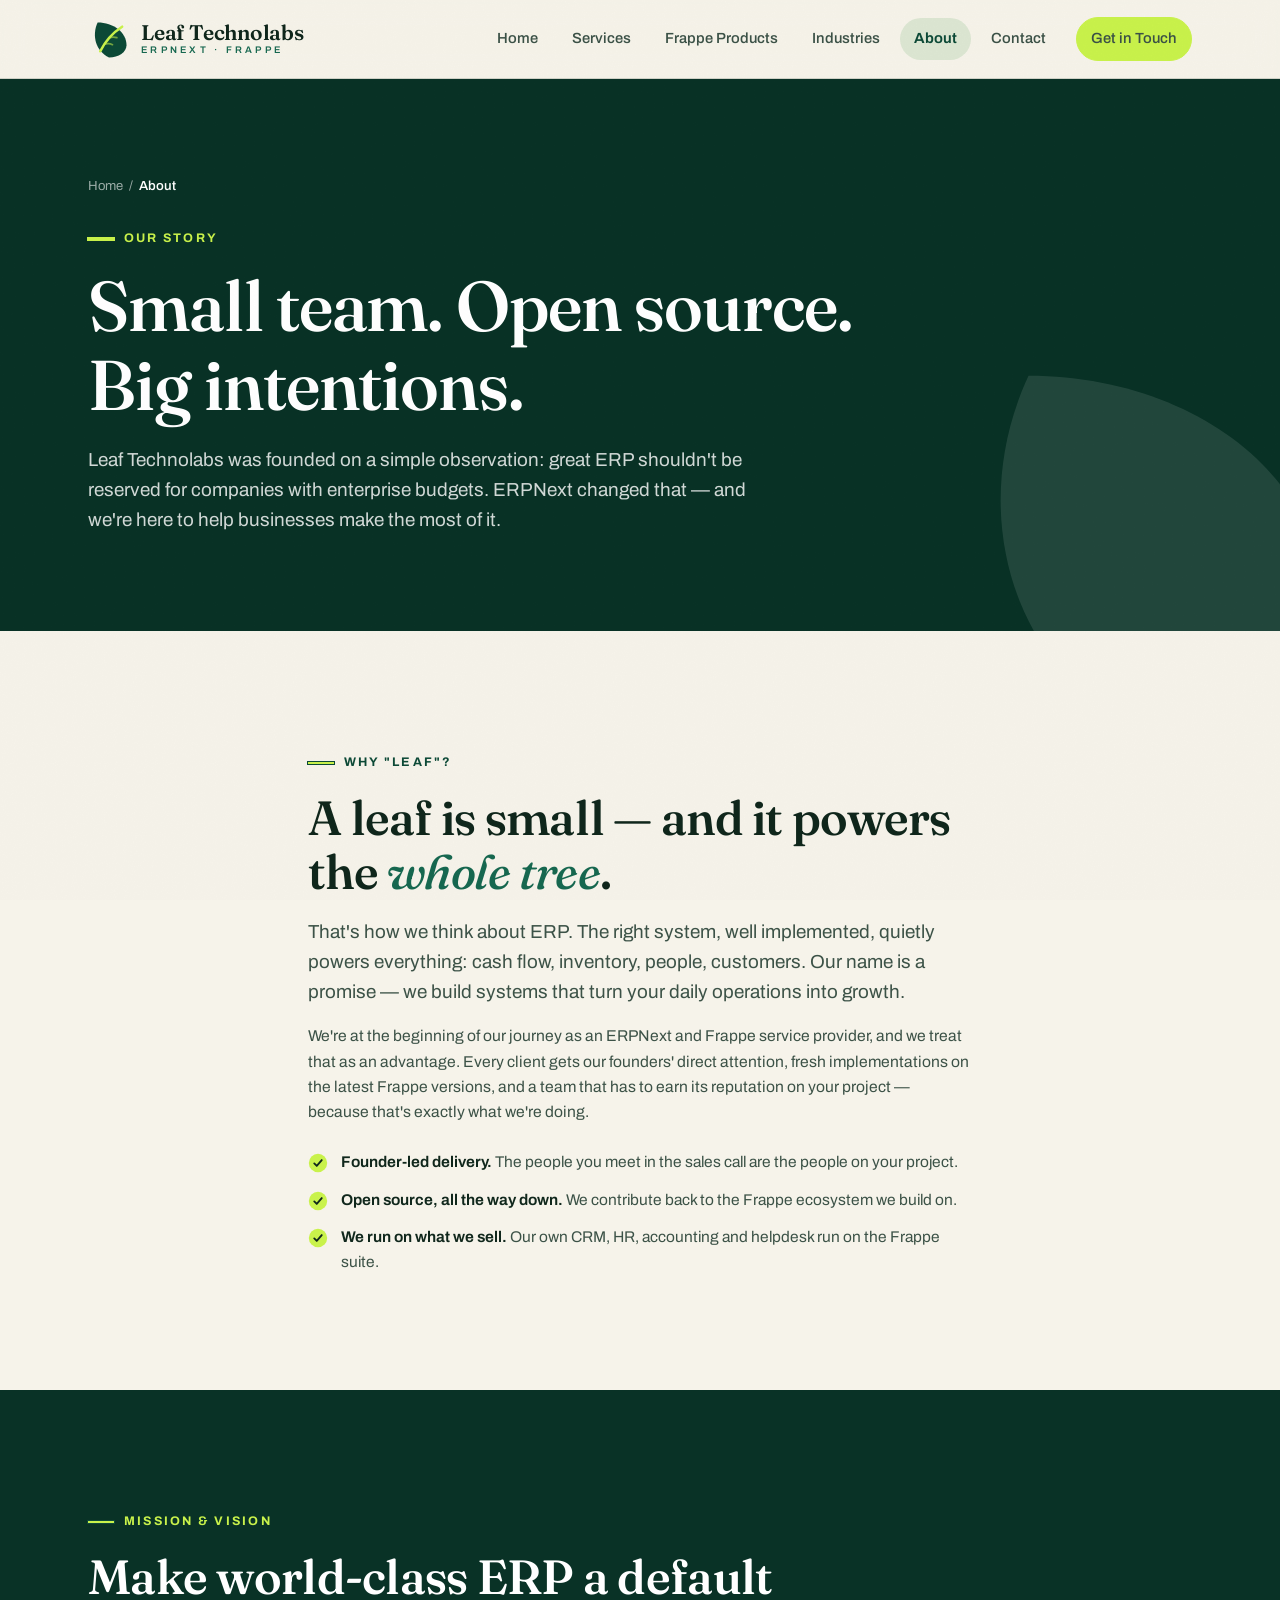
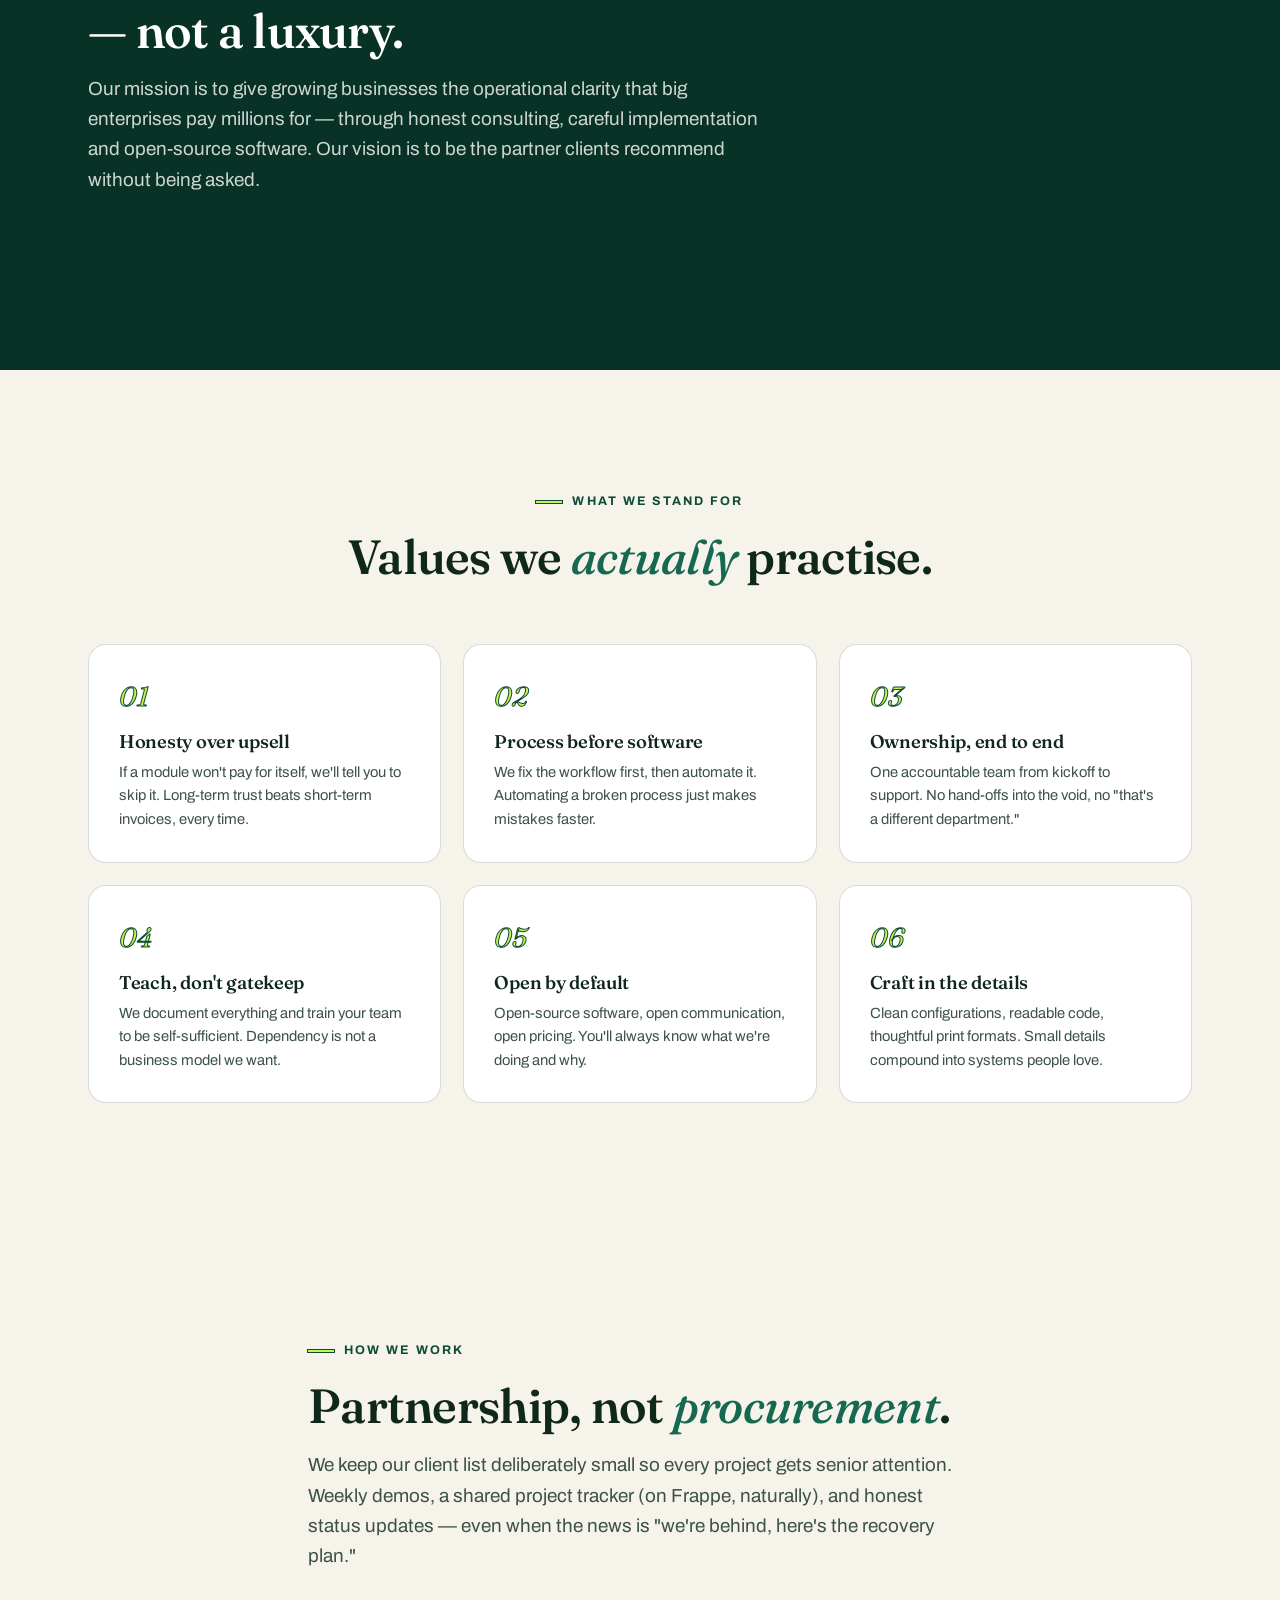
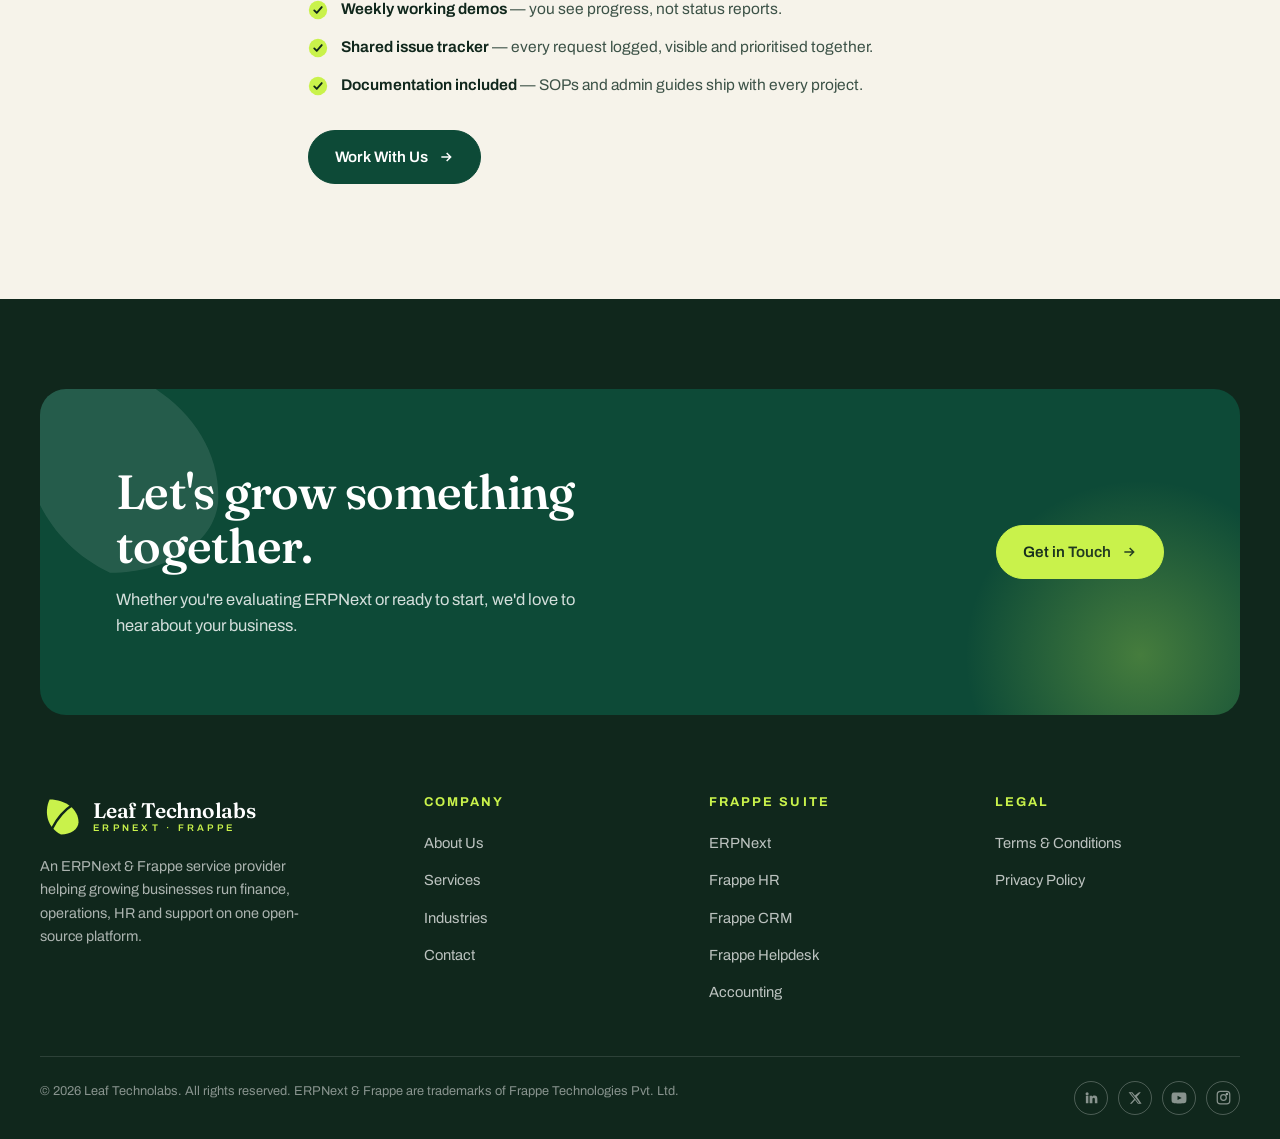
==== commit 6417c6fa: "Remove image placeholders and backend-dependent components - Strip all IMAGE/PHOTO placeholder block" ====
--- a/about.html
+++ b/about.html
@@ -30,7 +30,7 @@
       <a href="industries.html">Industries</a>
       <a href="about.html" class="active">About</a>
       <a href="contact.html">Contact</a>
-      <a href="contact.html" class="btn btn-lime nav-cta">Book Free Demo</a>
+      <a href="contact.html" class="btn btn-lime nav-cta">Get in Touch</a>
     </nav>
     <button class="nav-toggle" aria-label="Menu"><span></span><span></span><span></span></button>
   </div>
@@ -59,12 +59,7 @@
         <li><svg width="20" height="20" viewBox="0 0 24 24" fill="none"><circle cx="12" cy="12" r="11" fill="#C9F24B"/><path d="M7.5 12.5l3 3 6-7" stroke="#10271C" stroke-width="2.2" stroke-linecap="round" stroke-linejoin="round"/></svg><span><b>We run on what we sell.</b> Our own CRM, HR, accounting and helpdesk run on the Frappe suite.</span></li>
       </ul>
     </div>
-    <div class="reveal d1">
-      <div class="ph tall"><div class="ph-in">
-        <svg width="34" height="34" viewBox="0 0 24 24" fill="none" stroke="currentColor" stroke-width="1.6"><rect x="3" y="3" width="18" height="18" rx="3"/><circle cx="9" cy="9" r="2"/><path d="M21 15l-5-5L5 21"/></svg>
-        IMAGE PLACEHOLDER<u>Founders / team group photo. Add manually.</u>
-      </div></div>
-    </div>
+    
   </div>
 </section>
 
@@ -95,42 +90,9 @@
   </div>
 </section>
 
-<section class="band-alt">
-  <div class="wrap">
-    <div class="sec-head center reveal">
-      <span class="eyebrow">The people</span>
-      <h2>Meet the <em class="tilt">team</em>.</h2>
-      <p class="lede">Replace these placeholders with your team's photos, names and roles.</p>
-    </div>
-    <div class="team-grid">
-      <div class="member reveal">
-        <div class="ph"><div class="ph-in">PHOTO PLACEHOLDER<u>Add manually</u></div></div>
-        <b>[Name]</b><span>[Founder / Role]</span>
-      </div>
-      <div class="member reveal d1">
-        <div class="ph"><div class="ph-in">PHOTO PLACEHOLDER<u>Add manually</u></div></div>
-        <b>[Name]</b><span>[Co-founder / Role]</span>
-      </div>
-      <div class="member reveal d2">
-        <div class="ph"><div class="ph-in">PHOTO PLACEHOLDER<u>Add manually</u></div></div>
-        <b>[Name]</b><span>[ERPNext Consultant]</span>
-      </div>
-      <div class="member reveal d3">
-        <div class="ph"><div class="ph-in">PHOTO PLACEHOLDER<u>Add manually</u></div></div>
-        <b>[Name]</b><span>[Frappe Developer]</span>
-      </div>
-    </div>
-  </div>
-</section>
-
 <section>
   <div class="wrap split">
-    <div class="reveal">
-      <div class="ph tall"><div class="ph-in">
-        <svg width="34" height="34" viewBox="0 0 24 24" fill="none" stroke="currentColor" stroke-width="1.6"><rect x="3" y="3" width="18" height="18" rx="3"/><circle cx="9" cy="9" r="2"/><path d="M21 15l-5-5L5 21"/></svg>
-        IMAGE PLACEHOLDER<u>Office / culture / event photos collage. Add manually.</u>
-      </div></div>
-    </div>
+    
     <div class="reveal d1">
       <span class="eyebrow">How we work</span>
       <h2>Partnership, not <em class="tilt">procurement</em>.</h2>
--- a/assets/styles.css
+++ b/assets/styles.css
@@ -118,7 +118,7 @@
   padding:clamp(64px,9vw,110px) 0 clamp(70px,9vw,110px);
   position:relative;overflow:hidden;
 }
-.hero-grid{display:grid;grid-template-columns:1.08fr .92fr;gap:clamp(36px,5vw,72px);align-items:center;}
+.hero-grid{display:grid;grid-template-columns:1fr;gap:clamp(36px,5vw,72px);max-width:820px;margin-inline:auto;}
 .hero h1 .leafword{position:relative;white-space:nowrap;}
 .hero h1 .leafword::after{
   content:"";position:absolute;left:0;right:0;bottom:.06em;height:.28em;
@@ -130,23 +130,6 @@
 .hero-trust .t{font-size:.85rem;color:var(--ink-soft);display:flex;gap:9px;align-items:center;}
 .hero-trust .t svg{flex:none;}
 
-.hero-visual{position:relative;}
-.hero-card{
-  background:var(--green-deep);border-radius:26px;padding:10px;
-  box-shadow:var(--shadow);transform:rotate(1.4deg);
-}
-.hero-card .ph{border-radius:18px;}
-.hero-chip{
-  position:absolute;background:#fff;border:1px solid var(--line);
-  border-radius:14px;padding:13px 17px;box-shadow:var(--shadow);
-  display:flex;gap:11px;align-items:center;font-size:.84rem;font-weight:600;
-}
-.hero-chip .dot{width:34px;height:34px;border-radius:10px;background:var(--lime);display:grid;place-items:center;flex:none;}
-.hero-chip.c1{top:-18px;left:-26px;transform:rotate(-2.5deg);animation:float 5.5s ease-in-out infinite;}
-.hero-chip.c2{bottom:-20px;right:-14px;transform:rotate(2deg);animation:float 6.5s ease-in-out .8s infinite;}
-.hero-chip small{display:block;font-weight:480;color:var(--ink-soft);}
-@keyframes float{0%,100%{translate:0 0;}50%{translate:0 -9px;}}
-
 /* decorative big leaf vein in hero bg */
 .hero-bg{position:absolute;right:-140px;top:-120px;width:560px;opacity:.08;pointer-events:none;}
 
@@ -159,20 +142,6 @@
 .marquee-track span{font-family:var(--font-display);font-size:1rem;font-style:italic;display:flex;align-items:center;gap:48px;white-space:nowrap;}
 .marquee-track span::after{content:"✺";color:var(--lime);font-style:normal;font-size:.85rem;}
 @keyframes scroll{to{transform:translateX(-50%);}}
-
-/* ---------- image placeholder ---------- */
-.ph{
-  position:relative;background:repeating-linear-gradient(45deg,var(--paper-2) 0 14px,#E7E2D2 14px 28px);
-  border:2px dashed var(--line-strong);border-radius:var(--radius);
-  display:grid;place-items:center;text-align:center;color:var(--ink-soft);
-  min-height:200px;overflow:hidden;
-}
-.ph .ph-in{padding:24px;font-size:.82rem;font-weight:600;letter-spacing:.04em;}
-.ph .ph-in svg{margin:0 auto 10px;opacity:.55;}
-.ph .ph-in u{display:block;text-decoration:none;font-weight:480;font-size:.74rem;margin-top:4px;opacity:.75;}
-.ph.tall{min-height:430px;}
-.ph.short{min-height:150px;}
-.ph.round{border-radius:50%;aspect-ratio:1;min-height:0;}
 
 /* ---------- stats ---------- */
 .stats{background:var(--green-deep);color:#fff;border-radius:0;}
@@ -214,7 +183,6 @@
 /* product cards */
 .pcard{background:#fff;border:1px solid var(--line);border-radius:var(--radius);overflow:hidden;transition:.3s;display:flex;flex-direction:column;}
 .pcard:hover{transform:translateY(-6px);box-shadow:var(--shadow);}
-.pcard .ph{border-radius:0;border:none;border-bottom:2px dashed var(--line-strong);min-height:185px;}
 .pcard-body{padding:26px;flex:1;display:flex;flex-direction:column;}
 .pcard-body .tag{
   align-self:flex-start;font-size:.68rem;font-weight:700;letter-spacing:.14em;text-transform:uppercase;
@@ -226,7 +194,7 @@
 .pcard-body ul li{font-size:.74rem;font-weight:600;border:1px solid var(--line);padding:4px 10px;border-radius:999px;color:var(--ink-soft);}
 
 /* ---------- split sections ---------- */
-.split{display:grid;grid-template-columns:1fr 1fr;gap:clamp(36px,6vw,80px);align-items:center;}
+.split{display:grid;grid-template-columns:1fr;gap:clamp(36px,6vw,80px);max-width:760px;margin-inline:auto;}
 .split .lede{margin-top:18px;}
 .checks{margin-top:26px;display:grid;gap:13px;}
 .checks li{display:flex;gap:13px;align-items:flex-start;font-size:.97rem;color:var(--ink-soft);}
@@ -275,8 +243,6 @@
   color:var(--ink);flex:1;border:none;
 }
 .testi .who{display:flex;gap:13px;align-items:center;}
-.testi .who .ph.round{width:48px;min-height:0;height:48px;flex:none;border-width:1.5px;}
-.testi .who .ph.round .ph-in{padding:0;font-size:.55rem;}
 .testi .who b{display:block;font-size:.92rem;}
 .testi .who span{font-size:.8rem;color:var(--ink-soft);}
 .testi.wide{grid-column:span 1;}
@@ -328,11 +294,10 @@
 
 /* ---------- service detail rows ---------- */
 .srv-row{
-  display:grid;grid-template-columns:1fr 1fr;gap:clamp(34px,5vw,70px);
-  align-items:center;padding:clamp(44px,6vw,70px) 0;border-bottom:1px solid var(--line);
+  display:grid;grid-template-columns:1fr;gap:clamp(34px,5vw,70px);max-width:780px;margin-inline:auto;
+  padding:clamp(44px,6vw,70px) 0;border-bottom:1px solid var(--line);
 }
 .srv-row:last-child{border-bottom:none;}
-.srv-row:nth-child(even) .srv-media{order:2;}
 .srv-row .kicker{
   font-family:var(--font-display);font-style:italic;font-size:1rem;color:var(--green-2);
   display:block;margin-bottom:10px;
@@ -355,7 +320,6 @@
 
 .team-grid{display:grid;grid-template-columns:repeat(4,1fr);gap:22px;}
 .member{text-align:center;}
-.member .ph{aspect-ratio:.85;min-height:0;margin-bottom:16px;}
 .member b{font-size:1rem;}
 .member span{display:block;font-size:.82rem;color:var(--ink-soft);margin-top:3px;}
 
@@ -440,7 +404,6 @@
 }
 @media (max-width:860px){
   .hero-grid,.split,.srv-row,.contact-grid,.cta-band{grid-template-columns:1fr;}
-  .srv-row:nth-child(even) .srv-media{order:0;}
   .cta-band .actions{justify-content:flex-start;}
   .hero-visual{max-width:520px;}
   .nav-links{
